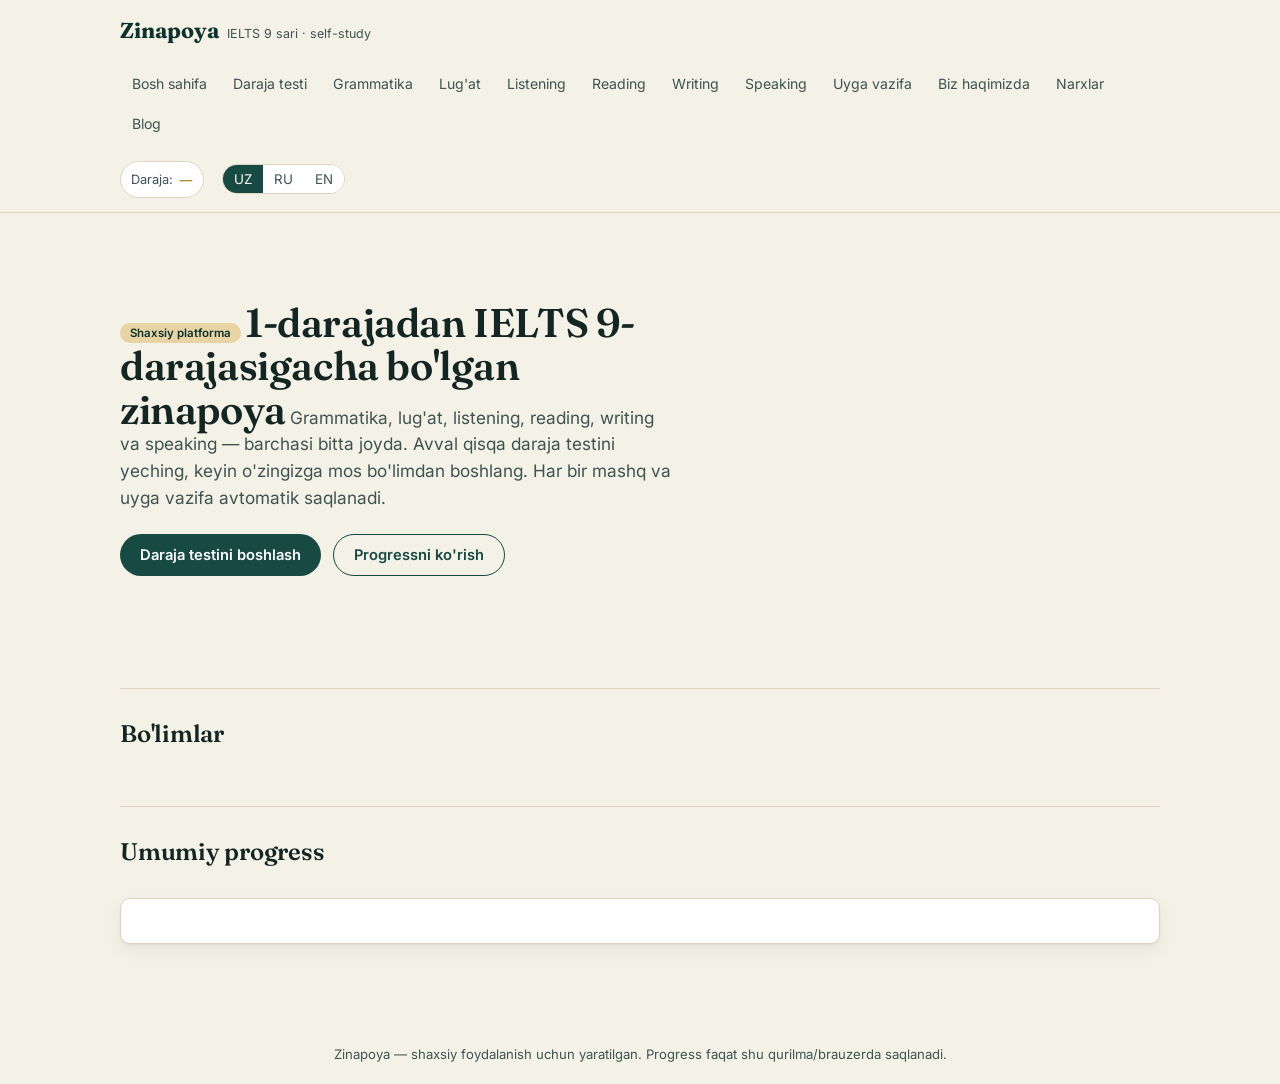
==== index.html @ 4cec4c59 "Update print statement from 'Hello' to 'Goodbye'" ====
<!DOCTYPE html>
<html lang="uz">
<head>
<meta charset="UTF-8">
<meta name="viewport" content="width=device-width, initial-scale=1, viewport-fit=cover">
<title>Zinapoya — IELTS 9 sari</title>
<meta name="description" content="Ingliz tilini mustaqil o'rganish uchun shaxsiy platforma: daraja testi, grammatika, lug'at, listening, reading, writing, speaking va uyga vazifalar.">
<link rel="preconnect" href="https://fonts.googleapis.com">
<link rel="preconnect" href="https://fonts.gstatic.com" crossorigin>
<link href="https://fonts.googleapis.com/css2?family=Fraunces:ital,opsz,wght@0,9..144,400;0,9..144,500;0,9..144,600;0,9..144,700;1,9..144,500&family=Inter:wght@400;500;600;700&display=swap" rel="stylesheet">
<style>
:root{
  box-sizing:border-box;
  --bg:#F4F1E6;
  --bg-2:#FFFFFF;
  --ink:#132623;
  --ink-soft:#3E5450;
  --teal:#164A43;
  --teal-deep:#0E332E;
  --gold:#AD7C1E;
  --gold-soft:#E7D3A4;
  --line:#DCD5C0;
  --danger:#9C3B2E;
  --ok:#2E6B4F;
  --radius-s:4px;
  --radius-m:10px;
  --shadow: 0 1px 2px rgba(19,38,35,0.06), 0 6px 18px rgba(19,38,35,0.06);
  padding-top:env(safe-area-inset-top,0px);
  padding-bottom:env(safe-area-inset-bottom,0px);
}
:root:not([data-theme="light"]){
  @media (prefers-color-scheme: dark){
    --bg:#101A18;
    --bg-2:#16221F;
    --ink:#EDEAE0;
    --ink-soft:#B7C4C0;
    --teal:#5FA898;
    --teal-deep:#8FC7B8;
    --gold:#E0B968;
    --gold-soft:#4A3E24;
    --line:#2A3835;
  }
}
:root[data-theme="dark"]{
  --bg:#101A18;
  --bg-2:#16221F;
  --ink:#EDEAE0;
  --ink-soft:#B7C4C0;
  --teal:#5FA898;
  --teal-deep:#8FC7B8;
  --gold:#E0B968;
  --gold-soft:#4A3E24;
  --line:#2A3835;
}
*{box-sizing:border-box;}
html{scroll-padding-top:env(safe-area-inset-top,0px);}
body{
  margin:0;
  background:var(--bg);
  color:var(--ink);
  font-family:'Inter',-apple-system,BlinkMacSystemFont,sans-serif;
  font-size:16px;
  line-height:1.55;
  -webkit-font-smoothing:antialiased;
}
h1,h2,h3,.serif{font-family:'Fraunces',Georgia,serif;}
h1,h2,h3{color:var(--ink);margin:0 0 .4em;font-weight:600;letter-spacing:-0.01em;}
a{color:var(--teal);}
button{font-family:inherit;}
::selection{background:var(--gold-soft);}

/* ---------- Header ---------- */
header.top{
  position:sticky; top:0; z-index:40;
  background:var(--bg);
  border-bottom:1px solid var(--line);
  padding-top:env(safe-area-inset-top,0px);
}
.top-inner{
  max-width:1080px; margin:0 auto; padding:14px 20px;
  display:flex; align-items:center; gap:18px; flex-wrap:wrap;
}
.brand{display:flex; align-items:baseline; gap:8px; margin-right:auto;}
.brand .mark{font-family:'Fraunces',serif; font-weight:700; font-size:1.35rem; color:var(--teal-deep);}
.brand .sub{font-size:.78rem; color:var(--ink-soft);}
nav.tabs{display:flex; gap:2px; flex-wrap:wrap; margin-right:auto;}
nav.tabs button{
  background:none; border:none; padding:8px 12px; border-radius:var(--radius-s);
  color:var(--ink-soft); font-size:.88rem; cursor:pointer; white-space:nowrap;
  border-bottom:2px solid transparent;
}
nav.tabs button:hover{color:var(--ink);}
nav.tabs button.active{color:var(--teal-deep); border-bottom-color:var(--gold); font-weight:600;}
.langtoggle{
  display:flex; border:1px solid var(--line); border-radius:999px; overflow:hidden; font-size:.78rem;
}
.langtoggle button{
  background:var(--bg-2); border:none; padding:6px 11px; cursor:pointer; color:var(--ink-soft);
}
.langtoggle button.active{background:var(--teal); color:#fff;}
.bandbadge{
  display:flex; align-items:center; gap:6px; font-size:.8rem; color:var(--ink-soft);
  border:1px solid var(--line); padding:5px 10px; border-radius:999px; background:var(--bg-2);
}
.bandbadge b{color:var(--gold); font-family:'Fraunces',serif; font-size:1rem;}

/* ---------- Layout ---------- */
main{max-width:1080px; margin:0 auto; padding:32px 20px 80px;}
.view{display:none;}
.view.active{display:block; animation:fadeIn .35s ease;}
@keyframes fadeIn{from{opacity:0; transform:translateY(6px);} to{opacity:1; transform:none;}}
@media (prefers-reduced-motion: reduce){.view.active{animation:none;}}

.card{
  background:var(--bg-2); border:1px solid var(--line); border-radius:var(--radius-m);
  padding:22px; box-shadow:var(--shadow);
}
.grid{display:grid; gap:18px;}
.grid.cols-2{grid-template-columns:1fr 1fr;}
.grid.cols-3{grid-template-columns:repeat(3,1fr);}
@media (max-width:720px){.grid.cols-2,.grid.cols-3{grid-template-columns:1fr;}}

.btn{
  display:inline-flex; align-items:center; gap:8px; background:var(--teal); color:#fff;
  border:none; padding:11px 20px; border-radius:999px; font-size:.92rem; font-weight:600;
  cursor:pointer; transition:transform .15s ease, background .15s ease;
}
.btn:hover{background:var(--teal-deep);}
.btn:active{transform:scale(.98);}
.btn.ghost{background:transparent; color:var(--teal); border:1px solid var(--teal);}
.btn.ghost:hover{background:var(--teal); color:#fff;}
.btn:disabled{opacity:.45; cursor:not-allowed;}
.btn:focus-visible, button:focus-visible, input:focus-visible, textarea:focus-visible, a:focus-visible{
  outline:2px solid var(--gold); outline-offset:2px;
}

/* ---------- Hero / ladder ---------- */
.hero{display:grid; grid-template-columns:1.1fr .9fr; gap:36px; align-items:center; padding:10px 0 40px;}
@media (max-width:820px){.hero{grid-template-columns:1fr;}}
.hero h1{font-size:2.5rem; line-height:1.08;}
.hero p.lead{color:var(--ink-soft); font-size:1.08rem; max-width:46ch;}
.ladder{width:100%; height:auto;}
.ladder .step{fill:var(--bg-2); stroke:var(--line);}
.ladder .step.done{fill:var(--gold-soft); stroke:var(--gold);}
.ladder text{font-family:'Fraunces',serif; fill:var(--ink-soft); font-size:13px;}
.ladder text.num{fill:var(--gold); font-weight:700;}

.section-title{display:flex; align-items:baseline; justify-content:space-between; margin-bottom:18px; gap:12px; flex-wrap:wrap;}
.section-title p{color:var(--ink-soft); margin:2px 0 0; font-size:.95rem;}

/* ---------- Progress bars ---------- */
.pbar-row{display:flex; align-items:center; gap:12px; margin:10px 0;}
.pbar-row .label{width:130px; font-size:.86rem; color:var(--ink-soft); flex-shrink:0;}
.pbar-track{flex:1; height:8px; background:var(--line); border-radius:99px; overflow:hidden;}
.pbar-fill{height:100%; background:linear-gradient(90deg,var(--teal),var(--gold)); border-radius:99px; transition:width .4s ease;}
.pbar-pct{width:38px; text-align:right; font-size:.82rem; color:var(--ink-soft);}

/* ---------- Quiz / test ---------- */
.qcard{border-top:1px solid var(--line); padding:18px 0;}
.qcard:first-child{border-top:none;}
.qcard .qtext{font-weight:600; margin-bottom:10px;}
.opts{display:grid; gap:8px;}
.opt{
  border:1px solid var(--line); border-radius:var(--radius-s); padding:10px 14px; cursor:pointer;
  background:var(--bg-2); font-size:.94rem; text-align:left;
}
.opt:hover{border-color:var(--teal);}
.opt.selected{border-color:var(--teal); background:var(--gold-soft);}
.opt.correct{border-color:var(--ok); background:#E4F3EA;}
.opt.wrong{border-color:var(--danger); background:#F7E4E0;}
.progress-line{font-size:.82rem; color:var(--ink-soft); margin-bottom:6px;}

/* ---------- Vocab flip cards ---------- */
.flip{perspective:1000px; height:150px; cursor:pointer;}
.flip-inner{position:relative; width:100%; height:100%; transition:transform .5s; transform-style:preserve-3d;}
.flip.flipped .flip-inner{transform:rotateY(180deg);}
.flip-face{
  position:absolute; inset:0; backface-visibility:hidden; border-radius:var(--radius-m);
  display:flex; flex-direction:column; align-items:center; justify-content:center; text-align:center; padding:12px;
  border:1px solid var(--line);
}
.flip-front{background:var(--bg-2);}
.flip-front .w{font-family:'Fraunces',serif; font-size:1.25rem;}
.flip-front .pos{font-size:.75rem; color:var(--ink-soft); margin-top:4px;}
.flip-back{background:var(--teal); color:#fff; transform:rotateY(180deg);}
.flip-back .tr{font-weight:600;}
.flip-back .ex{font-size:.78rem; opacity:.85; margin-top:6px; font-style:italic;}

/* ---------- Reading ---------- */
.passage{
  border-left:3px solid var(--gold); padding:4px 18px; margin-bottom:18px; color:var(--ink-soft);
  max-width:70ch; font-size:.98rem;
}
.passage p{margin:0 0 12px;}

/* ---------- Speaking ---------- */
.timer{
  font-family:'Fraunces',serif; font-size:2.6rem; color:var(--teal-deep); text-align:center; margin:8px 0;
}
.cue{border:1px solid var(--line); border-radius:var(--radius-m); padding:16px; background:var(--bg-2);}
.cue h4{margin:0 0 6px; font-family:'Fraunces',serif; font-size:1.05rem;}
.cue ul{margin:6px 0 0; padding-left:18px; color:var(--ink-soft); font-size:.9rem;}

/* ---------- Writing ---------- */
textarea{
  width:100%; min-height:220px; border:1px solid var(--line); border-radius:var(--radius-s);
  padding:14px; font-family:inherit; font-size:.95rem; resize:vertical; background:var(--bg-2); color:var(--ink);
}
.wordcount{font-size:.8rem; color:var(--ink-soft); text-align:right; margin-top:6px;}

/* ---------- Homework checklist ---------- */
.hw-item{display:flex; align-items:flex-start; gap:12px; padding:12px 0; border-top:1px solid var(--line);}
.hw-item:first-child{border-top:none;}
.hw-item input[type=checkbox]{margin-top:3px; width:18px; height:18px; accent-color:var(--teal); flex-shrink:0;}
.hw-item.done label{text-decoration:line-through; color:var(--ink-soft);}

/* ---------- Misc ---------- */
.pill{display:inline-block; font-size:.72rem; padding:3px 10px; border-radius:999px; background:var(--gold-soft); color:var(--teal-deep); font-weight:600;}
.muted{color:var(--ink-soft);}
.divider{height:1px; background:var(--line); margin:26px 0;}
.result-box{border:1px solid var(--gold); background:var(--gold-soft); border-radius:var(--radius-m); padding:20px; margin-top:16px;}
.result-box .bignum{font-family:'Fraunces',serif; font-size:2.4rem; color:var(--teal-deep);}
.tag-uz, .tag-en, .tag-ru{display:none;}
[data-lang="uz"] .tag-uz{display:inline;}
[data-lang="en"] .tag-en{display:inline;}
[data-lang="ru"] .tag-ru{display:inline;}
footer{max-width:1080px; margin:0 auto; padding:20px; color:var(--ink-soft); font-size:.82rem; text-align:center;}
.overflow-x{overflow-x:auto;}
</style>
</head>
<body data-lang="uz">

<header class="top">
  <div class="top-inner">
    <div class="brand">
      <span class="mark">Zinapoya</span>
      <span class="sub">IELTS 9 sari · self-study</span>
    </div>
    <nav class="tabs" id="tabs">
      <button data-view="home"><span class="tag-uz">Bosh sahifa</span><span class="tag-en">Home</span><span class="tag-ru">Главная</span></button>
      <button data-view="test"><span class="tag-uz">Daraja testi</span><span class="tag-en">Level test</span><span class="tag-ru">Тест уровня</span></button>
      <button data-view="grammar"><span class="tag-uz">Grammatika</span><span class="tag-en">Grammar</span><span class="tag-ru">Грамматика</span></button>
      <button data-view="vocab"><span class="tag-uz">Lug'at</span><span class="tag-en">Vocabulary</span><span class="tag-ru">Словарь</span></button>
      <button data-view="listening"><span class="tag-uz">Listening</span><span class="tag-en">Listening</span><span class="tag-ru">Аудирование</span></button>
      <button data-view="reading"><span class="tag-uz">Reading</span><span class="tag-en">Reading</span><span class="tag-ru">Чтение</span></button>
      <button data-view="writing"><span class="tag-uz">Writing</span><span class="tag-en">Writing</span><span class="tag-ru">Письмо</span></button>
      <button data-view="speaking"><span class="tag-uz">Speaking</span><span class="tag-en">Speaking</span><span class="tag-ru">Говорение</span></button>
      <button data-view="homework"><span class="tag-uz">Uyga vazifa</span><span class="tag-en">Homework</span><span class="tag-ru">Домашнее задание</span></button>
      <a href="about.html" style="padding:8px 12px; color:var(--ink-soft); text-decoration:none; font-size:.88rem;"><span class="tag-uz">Biz haqimizda</span><span class="tag-en">About</span><span class="tag-ru">О нас</span></a>
      <a href="pricing.html" style="padding:8px 12px; color:var(--ink-soft); text-decoration:none; font-size:.88rem;"><span class="tag-uz">Narxlar</span><span class="tag-en">Pricing</span><span class="tag-ru">Тарифы</span></a>
      <a href="blog.html" style="padding:8px 12px; color:var(--ink-soft); text-decoration:none; font-size:.88rem;"><span class="tag-uz">Blog</span><span class="tag-en">Blog</span><span class="tag-ru">Блог</span></a>
    </nav>
    <div class="bandbadge"><span class="tag-uz">Daraja:</span><span class="tag-en">Level:</span><span class="tag-ru">Уровень:</span> <b id="bandBadgeVal">—</b></div>
    <div class="langtoggle">
      <button id="btnUz" class="active">UZ</button>
      <button id="btnRu">RU</button>
      <button id="btnEn">EN</button>
    </div>
  </div>
</header>

<main>

  <!-- ===================== HOME ===================== -->
  <section class="view active" id="view-home">
    <div class="hero">
      <div>
        <p class="pill tag-uz">Shaxsiy platforma</p>
        <p class="pill tag-en">Personal platform</p>
        <p class="pill tag-ru">Личная платформа</p>
        <h1 class="tag-uz">1-darajadan IELTS 9-darajasigacha bo'lgan zinapoya</h1>
        <h1 class="tag-en">The ladder from level 1 to IELTS band 9</h1>
        <h1 class="tag-ru">Лестница от уровня 1 до IELTS 9</h1>
        <p class="lead tag-uz">Grammatika, lug'at, listening, reading, writing va speaking — barchasi bitta joyda. Avval qisqa daraja testini yeching, keyin o'zingizga mos bo'limdan boshlang. Har bir mashq va uyga vazifa avtomatik saqlanadi.</p>
        <p class="lead tag-en">Grammar, vocabulary, listening, reading, writing and speaking — all in one place. Take the short level test first, then start from the section that fits you. Every exercise and homework item is saved automatically.</p>
        <p class="lead tag-ru">Грамматика, словарь, аудирование, чтение, письмо и говорение — всё в одном месте. Сначала пройдите короткий тест уровня, затем начните с подходящего раздела. Каждое упражнение и домашнее задание сохраняются автоматически.</p>
        <div style="display:flex; gap:12px; margin-top:22px; flex-wrap:wrap;">
          <button class="btn" onclick="goto('test')"><span class="tag-uz">Daraja testini boshlash</span><span class="tag-en">Start the level test</span><span class="tag-ru">Начать тест уровня</span></button>
          <button class="btn ghost" onclick="goto('progress')"><span class="tag-uz">Progressni ko'rish</span><span class="tag-en">View progress</span><span class="tag-ru">Посмотреть прогресс</span></button>
        </div>
      </div>
      <svg class="ladder" viewBox="0 0 320 260" xmlns="http://www.w3.org/2000/svg" id="ladderSvg">
        <!-- steps drawn by JS -->
      </svg>
    </div>

    <div class="divider"></div>

    <div class="section-title">
      <h2 class="tag-uz">Bo'limlar</h2>
      <h2 class="tag-en">Sections</h2>
      <h2 class="tag-ru">Разделы</h2>
    </div>
    <div class="grid cols-3" id="homeCards"></div>

    <div class="divider"></div>
    <div class="section-title">
      <h2 class="tag-uz">Umumiy progress</h2>
      <h2 class="tag-en">Overall progress</h2>
      <h2 class="tag-ru">Общий прогресс</h2>
    </div>
    <div class="card" id="progressCard"></div>
  </section>

  <!-- ===================== LEVEL TEST ===================== -->
  <section class="view" id="view-test">
    <div class="section-title">
      <div>
        <h2 class="tag-uz">Daraja testi</h2>
        <h2 class="tag-en">Level test</h2>
        <h2 class="tag-ru">Тест уровня</h2>
        <p class="tag-uz">20 ta savol — grammatika va lug'at. Natija taxminiy CEFR/IELTS darajangizni ko'rsatadi.</p>
        <p class="tag-en">20 questions — grammar and vocabulary. The result gives an approximate CEFR/IELTS level.</p>
        <p class="tag-ru">20 вопросов — грамматика и словарь. Результат покажет примерный уровень CEFR/IELTS.</p>
      </div>
    </div>
    <div class="card">
      <div id="testArea"></div>
    </div>
  </section>

  <!-- ===================== GRAMMAR ===================== -->
  <section class="view" id="view-grammar">
    <div class="section-title">
      <div><h2 class="tag-uz">Grammatika</h2><h2 class="tag-en">Grammar</h2><h2 class="tag-ru">Грамматика</h2></div>
    </div>
    <div class="grid cols-2" id="grammarList"></div>
    <div class="card" id="grammarDetail" style="margin-top:18px; display:none;"></div>
  </section>

  <!-- ===================== VOCAB ===================== -->
  <section class="view" id="view-vocab">
    <div class="section-title">
      <div><h2 class="tag-uz">Lug'at</h2><h2 class="tag-en">Vocabulary</h2><h2 class="tag-ru">Словарь</h2>
      <p class="tag-uz">Kartani bosing — tarjima va misol chiqadi. IELTS mavzulari bo'yicha.</p>
      <p class="tag-en">Tap a card to flip it and see the translation and an example.</p>
      <p class="tag-ru">Нажмите на карточку, чтобы увидеть перевод и пример. По темам IELTS.</p></div>
    </div>
    <div id="vocabTopics"></div>
  </section>

  <!-- ===================== LISTENING ===================== -->
  <section class="view" id="view-listening">
    <div class="section-title">
      <div><h2 class="tag-uz">Listening</h2><h2 class="tag-en">Listening</h2><h2 class="tag-ru">Аудирование</h2>
      <p class="tag-uz">Brauzeringizning ovozli o'qish funksiyasi orqali matn ingliz tilida o'qib eshittiriladi. "Tinglash" tugmasini bosing, keyin savollarga javob bering.</p>
      <p class="tag-en">The text is read aloud in English using your browser's speech feature. Press "Listen", then answer the questions.</p>
      <p class="tag-ru">Текст озвучивается на английском языке с помощью функции синтеза речи вашего браузера. Нажмите «Слушать», затем ответьте на вопросы.</p></div>
    </div>
    <div id="listeningList"></div>
  </section>

  <!-- ===================== READING ===================== -->
  <section class="view" id="view-reading">
    <div class="section-title">
      <div><h2 class="tag-uz">Reading</h2><h2 class="tag-en">Reading</h2><h2 class="tag-ru">Чтение</h2></div>
    </div>
    <div id="readingList"></div>
  </section>

  <!-- ===================== WRITING ===================== -->
  <section class="view" id="view-writing">
    <div class="section-title">
      <div><h2 class="tag-uz">Writing</h2><h2 class="tag-en">Writing</h2><h2 class="tag-ru">Письмо</h2></div>
    </div>
    <div id="writingList"></div>
  </section>

  <!-- ===================== SPEAKING ===================== -->
  <section class="view" id="view-speaking">
    <div class="section-title">
      <div><h2 class="tag-uz">Speaking</h2><h2 class="tag-en">Speaking</h2><h2 class="tag-ru">Говорение</h2>
      <p class="tag-uz">Har bir promptni ovoz chiqarib javob bering. Taymer IELTS Speaking Part 2 formatiga mos (1 daqiqa tayyorgarlik, 2 daqiqa gapirish).</p>
      <p class="tag-en">Answer each prompt out loud. The timer matches IELTS Speaking Part 2 (1 min prep, 2 min speaking).</p>
      <p class="tag-ru">Отвечайте на каждый вопрос вслух. Таймер соответствует формату IELTS Speaking Part 2 (1 минута подготовки, 2 минуты ответа).</p></div>
    </div>
    <div id="speakingList"></div>
  </section>

  <!-- ===================== HOMEWORK ===================== -->
  <section class="view" id="view-homework">
    <div class="section-title">
      <div><h2 class="tag-uz">Uyga vazifa</h2><h2 class="tag-en">Homework</h2><h2 class="tag-ru">Домашнее задание</h2></div>
    </div>
    <div class="grid cols-2">
      <div class="card">
        <h3 class="tag-uz">Haftalik ro'yxat</h3>
        <h3 class="tag-en">Weekly checklist</h3>
        <h3 class="tag-ru">Еженедельный список</h3>
        <div id="hwChecklist"></div>
      </div>
      <div class="card">
        <h3 class="tag-uz">Aralash test (10 savol)</h3>
        <h3 class="tag-en">Mixed practice test (10 questions)</h3>
        <h3 class="tag-ru">Смешанный тест (10 вопросов)</h3>
        <div id="hwTest"></div>
      </div>
    </div>
  </section>

  <!-- ===================== PROGRESS (linked from home) ===================== -->
  <section class="view" id="view-progress">
    <div class="section-title"><div><h2 class="tag-uz">Progress</h2><h2 class="tag-en">Progress</h2><h2 class="tag-ru">Прогресс</h2></div></div>
    <div class="card" id="progressCard2"></div>
    <div class="card" style="margin-top:16px;">
      <h3 class="tag-uz">Ma'lumotlarni tozalash</h3>
      <h3 class="tag-en">Reset data</h3>
      <h3 class="tag-ru">Сбросить данные</h3>
      <p class="muted tag-uz">Barcha progress shu brauzerda saqlanadi. Agar boshidan boshlamoqchi bo'lsangiz:</p>
      <p class="muted tag-en">All progress is stored in this browser. To start over:</p>
      <p class="muted tag-ru">Весь прогресс сохраняется в этом браузере. Чтобы начать заново:</p>
      <button class="btn ghost" onclick="resetAll()"><span class="tag-uz">Hammasini tozalash</span><span class="tag-en">Reset everything</span><span class="tag-ru">Сбросить всё</span></button>
    </div>
  </section>

</main>

<footer>
  <span class="tag-uz">Zinapoya — shaxsiy foydalanish uchun yaratilgan. Progress faqat shu qurilma/brauzerda saqlanadi.</span>
  <span class="tag-en">Zinapoya — built for personal use. Progress is saved only on this device/browser.</span>
  <span class="tag-ru">Zinapoya — создано для личного использования. Прогресс сохраняется только на этом устройстве/в этом браузере.</span>
</footer>

<script>
/* ============================================================
   STATE
   ============================================================ */
const STORE_KEY = 'zinapoya_state_v1';
function loadState(){
  try{
    const raw = localStorage.getItem(STORE_KEY);
    if(raw) return JSON.parse(raw);
  }catch(e){}
  return { lang:'uz', band:null, grammar:{}, vocab:{}, listening:{}, reading:{}, writing:{}, speaking:{}, hwChecklist:{}, hwTestBest:null };
}
function saveState(){ try{ localStorage.setItem(STORE_KEY, JSON.stringify(state)); }catch(e){} }
let state = loadState();

// 3-way language picker for text generated in JS
function L3(uz, ru, en){ return state.lang==='ru' ? ru : (state.lang==='en' ? en : uz); }

/* ============================================================
   NAV
   ============================================================ */
function goto(view){
  document.querySelectorAll('.view').forEach(v=>v.classList.remove('active'));
  const el = document.getElementById('view-'+view);
  if(el) el.classList.add('active');
  document.querySelectorAll('nav.tabs button').forEach(b=>b.classList.toggle('active', b.dataset.view===view));
  window.scrollTo({top:0, behavior:'instant' in window ? 'instant':'auto'});
}
document.getElementById('tabs').addEventListener('click', e=>{
  const btn = e.target.closest('button[data-view]');
  if(btn) goto(btn.dataset.view);
});

function setLang(l){
  state.lang = l; saveState();
  document.body.setAttribute('data-lang', l);
  document.getElementById('btnUz').classList.toggle('active', l==='uz');
  document.getElementById('btnRu').classList.toggle('active', l==='ru');
  document.getElementById('btnEn').classList.toggle('active', l==='en');
}
document.getElementById('btnUz').onclick=()=>setLang('uz');
document.getElementById('btnRu').onclick=()=>setLang('ru');
document.getElementById('btnEn').onclick=()=>setLang('en');

function resetAll(){
  const msg = L3("Barcha progress o'chiriladi. Davom etasizmi?", "Весь прогресс будет удалён. Продолжить?", "This will erase all progress. Continue?");
  if(confirm(msg)){
    localStorage.removeItem(STORE_KEY);
    state = loadState();
    location.reload();
  }
}

/* ============================================================
   LADDER SVG (band 1-9)
   ============================================================ */
function drawLadder(){
  const svg = document.getElementById('ladderSvg');
  const band = state.band || 0;
  let out = '';
  const n = 9;
  const w = 320, stepH = 24, stepGap = 4, maxW = 260;
  for(let i=1;i<=n;i++){
    const y = 260 - i*(stepH+stepGap);
    const sw = 90 + (i/n)*maxW;
    const done = i<=band;
    out += `<rect class="step ${done?'done':''}" x="${(w-sw)/2}" y="${y}" width="${sw}" height="${stepH}" rx="4"></rect>`;
    out += `<text class="num" x="${(w-sw)/2 + 14}" y="${y+16}">${i}</text>`;
  }
  out += `<text x="160" y="24" text-anchor="middle" style="font-size:12px;">${L3('IELTS bandlar','Уровни IELTS','IELTS bands')}</text>`;
  svg.innerHTML = out;
}

/* ============================================================
   LEVEL TEST DATA (20 questions, progressive difficulty)
   ============================================================ */
const testQuestions = [
 {q:"She ___ to the market every morning.",opts:["go","goes","going","gone"],a:1,band:2},
 {q:"They ___ watching TV right now.",opts:["is","am","are","be"],a:2,band:2},
 {q:"I have ___ finished my homework.",opts:["already","yet","still","ever"],a:0,band:3},
 {q:"If it rains, we ___ stay home.",opts:["will","would","are","did"],a:0,band:3},
 {q:"By next year, she ___ here for a decade.",opts:["will work","will have worked","works","worked"],a:1,band:6},
 {q:"He suggested ___ the meeting.",opts:["to postpone","postponing","postpone","postponed"],a:1,band:5},
 {q:"The report, ___ was written last week, is on your desk.",opts:["who","which","what","whom"],a:1,band:5},
 {q:"Choose the correct word: The company's profits ___ significantly last quarter.",opts:["rose","raised","risen","rise"],a:0,band:5},
 {q:"'Ubiquitous' means:",opts:["rare","present everywhere","expensive","hidden"],a:1,band:7},
 {q:"Had I known earlier, I ___ differently.",opts:["would act","would have acted","will act","act"],a:1,band:7},
 {q:"Choose the best synonym for 'meticulous':",opts:["careless","careful and precise","fast","lazy"],a:1,band:6},
 {q:"The proposal was met with ___ scepticism from the board.",opts:["considerable","considering","considerably to","consider"],a:0,band:6},
 {q:"'Not only ___ the exam, but she also won a scholarship.'",opts:["she passed","did she pass","she did pass","passed she"],a:1,band:8},
 {q:"Choose the most natural phrase for academic writing:",opts:["a lot of researchers say","numerous researchers argue","loads of researchers think","tons of researchers claim"],a:1,band:7},
 {q:"'Notwithstanding the delays, the project ___ completed on time.'",opts:["was","is","were","being"],a:0,band:8},
 {q:"Which sentence uses a cleft structure correctly?",opts:["It was John who called.","It called John who was.","John was it who called.","Was it John called."],a:0,band:8},
 {q:"'The findings ___ corroborate previous research.'",opts:["largely","large","largest","enlarge"],a:0,band:7},
 {q:"Choose the option closest in meaning to 'a dwindling population':",opts:["a growing population","a shrinking population","a stable population","an aging population"],a:1,band:7},
 {q:"'Rarely ___ such a compelling argument.'",opts:["I have heard","have I heard","I heard","did I heard"],a:1,band:9},
 {q:"Which register fits a formal IELTS essay conclusion?",opts:["To sum up, this is a huge deal.","In conclusion, the evidence suggests that policy intervention is warranted.","So yeah, basically governments should do something.","Anyway, that's it."],a:1,band:9}
];
let testIdx = 0, testAnswers = [];
function renderTest(){
  const area = document.getElementById('testArea');
  if(testIdx >= testQuestions.length){
    let maxBandReached = 1;
    let correctCount = 0;
    testAnswers.forEach((ans,i)=>{
      if(ans === testQuestions[i].a){ correctCount++; if(testQuestions[i].band > maxBandReached) maxBandReached = testQuestions[i].band; }
    });
    let scoreBand = Math.max(1, Math.round((correctCount/testQuestions.length)*9));
    let finalBand = Math.round((scoreBand + Math.min(maxBandReached,9))/2);
    finalBand = Math.min(9, Math.max(1, finalBand));
    state.band = finalBand; saveState();
    document.getElementById('bandBadgeVal').textContent = finalBand;
    drawLadder();
    area.innerHTML = `
      <div class="result-box">
        <div class="tag-uz">Taxminiy darajangiz:</div>
        <div class="tag-en">Your approximate level:</div>
        <div class="tag-ru">Ваш примерный уровень:</div>
        <div class="bignum">Band ${finalBand}</div>
        <p class="muted tag-uz">${correctCount}/${testQuestions.length} to'g'ri javob. Bu — mashg'ulotlarni qaysi darajadan boshlash kerakligini ko'rsatuvchi taxminiy natija, rasmiy IELTS bahosi emas.</p>
        <p class="muted tag-en">${correctCount}/${testQuestions.length} correct. This is an approximate guide for where to start, not an official IELTS score.</p>
        <p class="muted tag-ru">${correctCount}/${testQuestions.length} правильных ответов. Это приблизительный ориентир, с какого уровня начинать, а не официальный балл IELTS.</p>
        <div style="display:flex; gap:10px; margin-top:14px; flex-wrap:wrap;">
          <button class="btn" onclick="goto('grammar')"><span class="tag-uz">Grammatikani boshlash</span><span class="tag-en">Start Grammar</span><span class="tag-ru">Начать грамматику</span></button>
          <button class="btn ghost" onclick="testIdx=0; testAnswers=[]; renderTest();"><span class="tag-uz">Qayta topshirish</span><span class="tag-en">Retake test</span><span class="tag-ru">Пройти заново</span></button>
        </div>
      </div>`;
    renderHome();
    return;
  }
  const qq = testQuestions[testIdx];
  area.innerHTML = `
    <div class="progress-line">${L3('Savol','Вопрос','Question')} ${testIdx+1} / ${testQuestions.length}</div>
    <div class="qcard">
      <div class="qtext">${qq.q}</div>
      <div class="opts">${qq.opts.map((o,i)=>`<button class="opt" data-i="${i}">${o}</button>`).join('')}</div>
    </div>`;
  area.querySelectorAll('.opt').forEach(btn=>{
    btn.onclick = ()=>{
      testAnswers.push(parseInt(btn.dataset.i));
      testIdx++;
      renderTest();
    };
  });
}
renderTest();

/* ============================================================
   GRAMMAR
   ============================================================ */
const grammarUnits = [
 {id:'g1', level:'A2', title_uz:"Present Simple vs Present Continuous", title_en:"Present Simple vs Present Continuous", title_ru:"Present Simple и Present Continuous",
  expl_uz:"Present Simple — odatiy, doimiy harakatlar uchun (I work every day). Present Continuous — hozir sodir bo'layotgan harakat uchun (I am working now).",
  expl_ru:"Present Simple используется для привычных, регулярных действий (I work every day). Present Continuous — для действия, происходящего прямо сейчас (I am working now).",
  q:[
   {q:"Look! It ___ (rain).",opts:["rains","is raining","rain","rained"],a:1},
   {q:"Water ___ at 100°C.",opts:["is boiling","boils","boil","boiled"],a:1},
   {q:"She usually ___ coffee in the morning, but today she ___ tea.",opts:["drinks / is drinking","is drinking / drinks","drink / drinks","drinks / drink"],a:0}
  ]},
 {id:'g2', level:'B1', title_uz:"Present Perfect", title_en:"Present Perfect", title_ru:"Present Perfect",
  expl_uz:"O'tmishda boshlanib, hozirgi vaqtga bog'liq yoki natijasi muhim bo'lgan harakatlar uchun: have/has + V3. Masalan: I have visited London twice.",
  expl_ru:"Используется для действий, начавшихся в прошлом и связанных с настоящим или важных своим результатом: have/has + V3. Например: I have visited London twice.",
  q:[
   {q:"I ___ never ___ sushi before.",opts:["have / eaten","has / eat","did / eat","have / eat"],a:0},
   {q:"___ you ever ___ to Japan?",opts:["Did / go","Have / been","Have / gone","Has / been"],a:1},
   {q:"She ___ just ___ her homework.",opts:["has / finished","have / finish","is / finishing","did / finished"],a:0}
  ]},
 {id:'g3', level:'B2', title_uz:"Conditionals (0-3)", title_en:"Conditionals (0-3)", title_ru:"Условные предложения (0-3)",
  expl_uz:"0-shart — umumiy haqiqat, 1-shart — real kelajak, 2-shart — noreal hozirgi/kelajak, 3-shart — noreal o'tmish (afsus).",
  expl_ru:"0 тип — общая истина, 1 тип — реальное будущее, 2 тип — нереальное настоящее/будущее, 3 тип — нереальное прошлое (сожаление).",
  q:[
   {q:"If I ___ rich, I would travel the world.",opts:["am","was","were","will be"],a:2},
   {q:"If you heat ice, it ___.",opts:["melts","will melt","melted","would melt"],a:0},
   {q:"If she had studied harder, she ___ the exam.",opts:["would pass","would have passed","will pass","passed"],a:1}
  ]},
 {id:'g4', level:'B2', title_uz:"Passive Voice", title_en:"Passive Voice", title_ru:"Страдательный залог",
  expl_uz:"Harakatni bajaruvchi emas, harakatning o'zi yoki natijasi muhim bo'lganda ishlatiladi: be + V3. Masalan: The report was written by the team.",
  expl_ru:"Используется, когда важно само действие или его результат, а не исполнитель: be + V3. Например: The report was written by the team.",
  q:[
   {q:"The bridge ___ in 1990.",opts:["built","was built","builds","building"],a:1},
   {q:"English ___ all over the world.",opts:["is spoken","speaks","spoke","is speaking"],a:0},
   {q:"The email ___ by tomorrow.",opts:["will send","will be sent","sends","sent"],a:1}
  ]},
 {id:'g5', level:'C1', title_uz:"Relative Clauses", title_en:"Relative Clauses", title_ru:"Относительные придаточные",
  expl_uz:"Qo'shimcha ma'lumot berish uchun who/which/whose/where ishlatiladi. Defining va non-defining clause farqiga e'tibor bering (vergul bilan/vergulsiz).",
  expl_ru:"Для дополнительной информации используются who/which/whose/where. Обратите внимание на разницу между defining и non-defining clause (без запятой/с запятой).",
  q:[
   {q:"The man ___ car was stolen called the police.",opts:["who","which","whose","whom"],a:2},
   {q:"This is the city ___ I was born.",opts:["which","where","who","whose"],a:1},
   {q:"My brother, ___ lives in London, is visiting us.",opts:["that","who","which","whose"],a:1}
  ]},
 {id:'g6', level:'C1-C2', title_uz:"Inversion va Advanced Structures (IELTS Writing uchun)", title_en:"Inversion and Advanced Structures (for IELTS Writing)", title_ru:"Инверсия и продвинутые конструкции (для IELTS Writing)",
  expl_uz:"Yuqori bal olish uchun jumlani inversiya bilan boshlash mumkin: Not only..., Rarely..., Had I known... Bu formal, akademik uslub uchun juda foydali.",
  expl_ru:"Для высокого балла предложение можно начинать с инверсии: Not only..., Rarely..., Had I known... Это полезно для формального, академического стиля.",
  q:[
   {q:"___ did I realise how difficult it would be.",opts:["Never before","I never before","Before never","Never did before"],a:0},
   {q:"___ he apologise, but he also offered compensation.",opts:["Not only did","Not only","Did not only","Only not did"],a:0},
   {q:"___ the weather improved, would the match continue.",opts:["Only if","If only","Unless","Only when"],a:0}
  ]}
];
function renderGrammarList(){
  const wrap = document.getElementById('grammarList');
  wrap.innerHTML = grammarUnits.map(u=>{
    const done = state.grammar[u.id]?.done;
    return `<div class="card" style="cursor:pointer;" onclick="openGrammar('${u.id}')">
      <span class="pill">${u.level}</span> ${done?'<span class="pill" style="background:#E4F3EA;color:#2E6B4F;">✓</span>':''}
      <h3 class="tag-uz" style="margin-top:10px;">${u.title_uz}</h3>
      <h3 class="tag-en" style="margin-top:10px;">${u.title_en}</h3>
      <h3 class="tag-ru" style="margin-top:10px;">${u.title_ru}</h3>
      <p class="muted tag-uz">${u.expl_uz.slice(0,70)}…</p>
      <p class="muted tag-en">Practice this grammar point with 3 quick questions.</p>
      <p class="muted tag-ru">${u.expl_ru.slice(0,70)}…</p>
    </div>`;
  }).join('');
}
function openGrammar(id){
  const u = grammarUnits.find(x=>x.id===id);
  const det = document.getElementById('grammarDetail');
  det.style.display='block';
  let answered = state.grammar[id]?.answers || [];
  function render(){
    det.innerHTML = `
      <h3 class="tag-uz">${u.title_uz} <span class="pill">${u.level}</span></h3>
      <h3 class="tag-en">${u.title_en} <span class="pill">${u.level}</span></h3>
      <h3 class="tag-ru">${u.title_ru} <span class="pill">${u.level}</span></h3>
      <p class="tag-uz">${u.expl_uz}</p>
      <p class="tag-en">Read the Uzbek or Russian explanation above for the rule, then practise with the examples below.</p>
      <p class="tag-ru">${u.expl_ru}</p>
      <div class="divider"></div>
      ${u.q.map((qq,i)=>{
        const chosen = answered[i];
        return `<div class="qcard">
          <div class="qtext">${i+1}. ${qq.q}</div>
          <div class="opts">${qq.opts.map((o,oi)=>{
            let cls='opt';
            if(chosen!==undefined){
              if(oi===qq.a) cls+=' correct';
              else if(oi===chosen) cls+=' wrong';
            }
            return `<button class="${cls}" ${chosen!==undefined?'disabled':''} onclick="answerGrammar('${id}',${i},${oi})">${o}</button>`;
          }).join('')}</div>
        </div>`;
      }).join('')}
    `;
  }
  render();
  window._renderGrammarDetail = render;
  det.scrollIntoView({behavior:'smooth', block:'start'});
}
function answerGrammar(id, qi, oi){
  if(!state.grammar[id]) state.grammar[id] = {answers:[]};
  state.grammar[id].answers[qi] = oi;
  const u = grammarUnits.find(x=>x.id===id);
  if(state.grammar[id].answers.filter(a=>a!==undefined).length >= u.q.length) state.grammar[id].done = true;
  saveState();
  window._renderGrammarDetail();
  renderGrammarList();
  renderHome();
}

/* ============================================================
   VOCABULARY
   ============================================================ */
const vocabTopics = [
 {id:'v1', name_uz:"Atrof-muhit", name_en:"Environment", name_ru:"Окружающая среда", words:[
   {w:"sustainable", pos:"adj", tr:"barqaror", tr_ru:"устойчивый", ex:"We need sustainable energy sources."},
   {w:"deforestation", pos:"n", tr:"o'rmonlarni yo'q qilish", tr_ru:"вырубка лесов", ex:"Deforestation is a major cause of climate change."},
   {w:"emission", pos:"n", tr:"chiqindi (gaz)", tr_ru:"выброс (газов)", ex:"Carbon emissions must be reduced."},
   {w:"conservation", pos:"n", tr:"muhofaza qilish", tr_ru:"охрана природы", ex:"Wildlife conservation protects endangered species."},
   {w:"renewable", pos:"adj", tr:"qayta tiklanadigan", tr_ru:"возобновляемый", ex:"Solar power is a renewable resource."},
   {w:"pollutant", pos:"n", tr:"ifloslantiruvchi modda", tr_ru:"загрязняющее вещество", ex:"Factories release harmful pollutants."}
 ]},
 {id:'v2', name_uz:"Ta'lim", name_en:"Education", name_ru:"Образование", words:[
   {w:"curriculum", pos:"n", tr:"o'quv dasturi", tr_ru:"учебная программа", ex:"The school updated its curriculum this year."},
   {w:"literacy", pos:"n", tr:"savodxonlik", tr_ru:"грамотность", ex:"Literacy rates have improved significantly."},
   {w:"tuition", pos:"n", tr:"o'qish to'lovi", tr_ru:"плата за обучение", ex:"University tuition fees are rising."},
   {w:"vocational", pos:"adj", tr:"kasb-hunar", tr_ru:"профессионально-технический", ex:"Vocational training prepares students for specific jobs."},
   {w:"assessment", pos:"n", tr:"baholash", tr_ru:"оценивание", ex:"Continuous assessment is common in modern schools."},
   {w:"scholarship", pos:"n", tr:"stipendiya", tr_ru:"стипендия", ex:"She won a scholarship to study abroad."}
 ]},
 {id:'v3', name_uz:"Texnologiya", name_en:"Technology", name_ru:"Технологии", words:[
   {w:"innovation", pos:"n", tr:"innovatsiya", tr_ru:"инновация", ex:"The company is known for constant innovation."},
   {w:"obsolete", pos:"adj", tr:"eskirgan", tr_ru:"устаревший", ex:"This technology quickly became obsolete."},
   {w:"artificial intelligence", pos:"n", tr:"sun'iy intellekt", tr_ru:"искусственный интеллект", ex:"Artificial intelligence is changing many industries."},
   {w:"breakthrough", pos:"n", tr:"muhim kashfiyot", tr_ru:"прорыв", ex:"Scientists made a major breakthrough."},
   {w:"automation", pos:"n", tr:"avtomatlashtirish", tr_ru:"автоматизация", ex:"Automation has reduced manual labour."},
   {w:"cybersecurity", pos:"n", tr:"kiberxavfsizlik", tr_ru:"кибербезопасность", ex:"Cybersecurity is a growing concern for businesses."}
 ]},
 {id:'v4', name_uz:"Salomatlik", name_en:"Health", name_ru:"Здоровье", words:[
   {w:"chronic", pos:"adj", tr:"surunkali", tr_ru:"хронический", ex:"Diabetes is a chronic condition."},
   {w:"sedentary", pos:"adj", tr:"harakatsiz (turmush tarzi)", tr_ru:"малоподвижный (образ жизни)", ex:"A sedentary lifestyle increases health risks."},
   {w:"nutritious", pos:"adj", tr:"to'yimli", tr_ru:"питательный", ex:"A nutritious diet supports overall health."},
   {w:"epidemic", pos:"n", tr:"epidemiya", tr_ru:"эпидемия", ex:"The country faced an obesity epidemic."},
   {w:"well-being", pos:"n", tr:"farovonlik, sog'lik", tr_ru:"благополучие", ex:"Mental well-being is as important as physical health."},
   {w:"vaccination", pos:"n", tr:"emlash", tr_ru:"вакцинация", ex:"Vaccination programmes save millions of lives."}
 ]}
];
function renderVocab(){
  const wrap = document.getElementById('vocabTopics');
  wrap.innerHTML = vocabTopics.map(t=>`
    <div class="card" style="margin-bottom:18px;">
      <h3 class="tag-uz">${t.name_uz}</h3>
      <h3 class="tag-en">${t.name_en}</h3>
      <h3 class="tag-ru">${t.name_ru}</h3>
      <div class="grid cols-3">
        ${t.words.map((w,i)=>`
          <div class="flip" id="flip-${t.id}-${i}" onclick="document.getElementById('flip-${t.id}-${i}').classList.toggle('flipped')">
            <div class="flip-inner">
              <div class="flip-face flip-front">
                <div class="w">${w.w}</div>
                <div class="pos">${w.pos}</div>
              </div>
              <div class="flip-face flip-back">
                <div class="tr">${L3(w.tr, w.tr_ru, w.tr)}</div>
                <div class="ex">${w.ex}</div>
              </div>
            </div>
          </div>
        `).join('')}
      </div>
      <div style="margin-top:14px;">
        <button class="btn ghost" onclick="markVocabDone('${t.id}')">
          <span class="tag-uz">${state.vocab[t.id]?'✓ O\\'rganildi':'O\\'rganilgan deb belgilash'}</span>
          <span class="tag-en">${state.vocab[t.id]?'✓ Learned':'Mark as learned'}</span>
          <span class="tag-ru">${state.vocab[t.id]?'✓ Изучено':'Отметить как изученное'}</span>
        </button>
      </div>
    </div>
  `).join('');
}
function markVocabDone(id){
  state.vocab[id] = true; saveState(); renderVocab(); renderHome();
}

/* ============================================================
   LISTENING
   ============================================================ */
const listeningItems = [
 {id:'l1', level:'A2-B1', title_uz:"Kundalik tartib", title_en:"Daily routine", title_ru:"Распорядок дня",
  text:"Maria wakes up at seven every morning. She has breakfast, then walks to work because her office is close to her home. She usually finishes work at five and cooks dinner with her sister.",
  q:[
   {q:"What time does Maria wake up?",opts:["Six","Seven","Eight"],a:1},
   {q:"How does she get to work?",opts:["By bus","She walks","By car"],a:1},
   {q:"Who does she cook dinner with?",opts:["Her mother","Her sister","Her friend"],a:1}
  ]},
 {id:'l2', level:'B2', title_uz:"Ish intervyusi", title_en:"A job interview", title_ru:"Собеседование на работу",
  text:"During the interview, the candidate explained that she had managed a team of ten people for three years. She emphasised her experience in project management and her ability to work under pressure.",
  q:[
   {q:"How many people did she manage?",opts:["Five","Ten","Twenty"],a:1},
   {q:"For how long did she manage the team?",opts:["One year","Two years","Three years"],a:2},
   {q:"What skill did she emphasise besides project management?",opts:["Public speaking","Working under pressure","Coding"],a:1}
  ]},
 {id:'l3', level:'C1', title_uz:"Ilmiy ma'ruza qismi", title_en:"Academic lecture excerpt", title_ru:"Отрывок из академической лекции",
  text:"Recent studies suggest that urban green spaces significantly reduce stress levels among city residents. Researchers argue that even brief exposure to nature can improve concentration and overall mental well-being.",
  q:[
   {q:"What do urban green spaces reduce?",opts:["Traffic","Stress levels","Pollution"],a:1},
   {q:"What can brief exposure to nature improve, besides concentration?",opts:["Income","Mental well-being","Sleep schedule"],a:1},
   {q:"Who makes this argument?",opts:["Politicians","Researchers","Journalists"],a:1}
  ]}
];
function speak(text){
  if(!('speechSynthesis' in window)){ alert(L3("Brauzeringiz ovozli o'qishni qo'llab-quvvatlamaydi.","Ваш браузер не поддерживает синтез речи.","Your browser doesn't support speech synthesis.")); return; }
  window.speechSynthesis.cancel();
  const u = new SpeechSynthesisUtterance(text);
  u.lang='en-US'; u.rate=0.92;
  window.speechSynthesis.speak(u);
}
function renderListening(){
  const wrap = document.getElementById('listeningList');
  wrap.innerHTML = listeningItems.map(it=>{
    const answered = state.listening[it.id]?.answers || [];
    return `<div class="card" style="margin-bottom:18px;">
      <span class="pill">${it.level}</span>
      <h3 class="tag-uz" style="margin-top:10px;">${it.title_uz}</h3>
      <h3 class="tag-en" style="margin-top:10px;">${it.title_en}</h3>
      <h3 class="tag-ru" style="margin-top:10px;">${it.title_ru}</h3>
      <button class="btn ghost" onclick="speak(\`${it.text.replace(/`/g,"'")}\`)">▶ <span class="tag-uz">Tinglash</span><span class="tag-en">Listen</span><span class="tag-ru">Слушать</span></button>
      <div class="divider"></div>
      ${it.q.map((qq,i)=>{
        const chosen = answered[i];
        return `<div class="qcard">
          <div class="qtext">${i+1}. ${qq.q}</div>
          <div class="opts">${qq.opts.map((o,oi)=>{
            let cls='opt';
            if(chosen!==undefined){ if(oi===qq.a) cls+=' correct'; else if(oi===chosen) cls+=' wrong'; }
            return `<button class="${cls}" ${chosen!==undefined?'disabled':''} onclick="answerListening('${it.id}',${i},${oi})">${o}</button>`;
          }).join('')}</div>
        </div>`;
      }).join('')}
    </div>`;
  }).join('');
}
function answerListening(id, qi, oi){
  if(!state.listening[id]) state.listening[id] = {answers:[]};
  state.listening[id].answers[qi] = oi;
  const it = listeningItems.find(x=>x.id===id);
  if(state.listening[id].answers.filter(a=>a!==undefined).length >= it.q.length) state.listening[id].done = true;
  saveState(); renderListening(); renderHome();
}

/* ============================================================
   READING
   ============================================================ */
const readingItems = [
 {id:'r1', level:'B1-B2', title_uz:"Shahar transporti", title_en:"Urban transport", title_ru:"Городской транспорт",
  passage_en:"<p>Many cities around the world are investing heavily in public transport to reduce traffic congestion and air pollution. Buses, trams and metro systems allow large numbers of people to travel efficiently without relying on private cars.</p><p>However, building new transport infrastructure is expensive and can take many years. Critics argue that governments should also encourage cycling and walking, which require far less investment and have additional health benefits for the population.</p>",
  q:[
   {q:"According to the passage, why do cities invest in public transport?",opts:["To increase car sales","To reduce congestion and pollution","To attract tourists"],a:1},
   {q:"What is mentioned as a drawback of new transport infrastructure?",opts:["It is unpopular","It is expensive and slow to build","It increases pollution"],a:1},
   {q:"What do critics suggest as an alternative?",opts:["More parking spaces","Cycling and walking","Higher taxes"],a:1}
  ]},
 {id:'r2', level:'C1', title_uz:"Uzoq masofada ishlash", title_en:"Remote work", title_ru:"Удалённая работа",
  passage_en:"<p>The shift towards remote work, accelerated by recent global events, has fundamentally altered expectations around where and how people work. Proponents highlight increased flexibility, reduced commuting time, and improved work-life balance as key advantages.</p><p>Nevertheless, sceptics point to the erosion of workplace culture and the difficulty of collaborating effectively across time zones. Some organisations have adopted hybrid models in an attempt to reconcile these competing priorities, though the long-term consequences of this shift remain uncertain.</p>",
  q:[
   {q:"What is cited as an advantage of remote work?",opts:["Lower salaries","Improved work-life balance","More meetings"],a:1},
   {q:"What concern do sceptics raise?",opts:["Higher office costs","Erosion of workplace culture","Increased pollution"],a:1},
   {q:"What have some organisations adopted to balance both sides?",opts:["Hybrid models","Four-day weeks","Fully remote policies only"],a:0}
  ]}
];
function renderReading(){
  const wrap = document.getElementById('readingList');
  wrap.innerHTML = readingItems.map(it=>{
    const answered = state.reading[it.id]?.answers || [];
    return `<div class="card" style="margin-bottom:18px;">
      <span class="pill">${it.level}</span>
      <h3 class="tag-uz" style="margin-top:10px;">${it.title_uz}</h3>
      <h3 class="tag-en" style="margin-top:10px;">${it.title_en}</h3>
      <h3 class="tag-ru" style="margin-top:10px;">${it.title_ru}</h3>
      <div class="passage">${it.passage_en}</div>
      ${it.q.map((qq,i)=>{
        const chosen = answered[i];
        return `<div class="qcard">
          <div class="qtext">${i+1}. ${qq.q}</div>
          <div class="opts">${qq.opts.map((o,oi)=>{
            let cls='opt';
            if(chosen!==undefined){ if(oi===qq.a) cls+=' correct'; else if(oi===chosen) cls+=' wrong'; }
            return `<button class="${cls}" ${chosen!==undefined?'disabled':''} onclick="answerReading('${it.id}',${i},${oi})">${o}</button>`;
          }).join('')}</div>
        </div>`;
      }).join('')}
    </div>`;
  }).join('');
}
function answerReading(id, qi, oi){
  if(!state.reading[id]) state.reading[id] = {answers:[]};
  state.reading[id].answers[qi] = oi;
  const it = readingItems.find(x=>x.id===id);
  if(state.reading[id].answers.filter(a=>a!==undefined).length >= it.q.length) state.reading[id].done = true;
  saveState(); renderReading(); renderHome();
}

/* ============================================================
   WRITING
   ============================================================ */
const writingTasks = [
 {id:'w1', label:'Task 1', title_uz:"Diagramma tavsifi", title_en:"Describing a chart", title_ru:"Описание диаграммы",
  prompt_uz:"Quyidagi diagramma 2010–2020 yillarda uchta mamlakatda internetdan foydalanuvchilar foizini ko'rsatadi (o'zingiz raqamlarni tasavvur qiling). Asosiy tendensiyalarni tasvirlab bering va taqqoslang. Kamida 150 so'z yozing.",
  prompt_en:"The chart shows internet usage (%) in three countries from 2010 to 2020 (imagine plausible figures). Summarise the main trends and make comparisons. Write at least 150 words.",
  prompt_ru:"Диаграмма показывает процент пользователей интернета в трёх странах с 2010 по 2020 год (представьте правдоподобные цифры). Опишите основные тенденции и сравните их. Напишите не менее 150 слов.",
  min:150},
 {id:'w2', label:'Task 2', title_uz:"Insho: fikringizni bildiring", title_en:"Essay: give your opinion", title_ru:"Эссе: выразите своё мнение",
  prompt_uz:"Ba'zilar internet ta'limni yaxshiladi, deb hisoblaydi, boshqalari esa u chalg'itadi, deb ta'kidlaydi. Ikkala nuqtai nazarni ko'rib chiqing va o'z fikringizni bildiring. Kamida 250 so'z yozing.",
  prompt_en:"Some people believe the internet has improved education, while others argue it is a distraction. Discuss both views and give your own opinion. Write at least 250 words.",
  prompt_ru:"Одни считают, что интернет улучшил образование, другие утверждают, что он отвлекает. Рассмотрите обе точки зрения и выразите своё мнение. Напишите не менее 250 слов.",
  min:250}
];
function wordCount(text){ return (text.trim().match(/\S+/g)||[]).length; }
function renderWriting(){
  const wrap = document.getElementById('writingList');
  wrap.innerHTML = writingTasks.map(t=>{
    const saved = state.writing[t.id]?.text || '';
    return `<div class="card" style="margin-bottom:18px;">
      <span class="pill">${t.label}</span>
      <h3 class="tag-uz" style="margin-top:10px;">${t.title_uz}</h3>
      <h3 class="tag-en" style="margin-top:10px;">${t.title_en}</h3>
      <h3 class="tag-ru" style="margin-top:10px;">${t.title_ru}</h3>
      <p class="tag-uz">${t.prompt_uz}</p>
      <p class="tag-en">${t.prompt_en}</p>
      <p class="tag-ru">${t.prompt_ru}</p>
      <textarea id="wtext-${t.id}" placeholder="${L3('Shu yerga yozing...','Пишите здесь...','Write here...')}" oninput="onWriteInput('${t.id}')">${saved}</textarea>
      <div class="wordcount"><span id="wcount-${t.id}">${wordCount(saved)}</span> / ${t.min} <span class="tag-uz">so'z</span><span class="tag-en">words</span><span class="tag-ru">слов</span></div>
    </div>`;
  }).join('');
}
let writeTimers = {};
function onWriteInput(id){
  const val = document.getElementById('wtext-'+id).value;
  document.getElementById('wcount-'+id).textContent = wordCount(val);
  clearTimeout(writeTimers[id]);
  writeTimers[id] = setTimeout(()=>{
    if(!state.writing[id]) state.writing[id] = {};
    state.writing[id].text = val;
    state.writing[id].done = wordCount(val) >= (writingTasks.find(t=>t.id===id).min);
    saveState();
    renderHome();
  }, 500);
}

/* ============================================================
   SPEAKING
   ============================================================ */
const speakingCues = [
 {id:'s1', part:'Part 1', title_uz:"Oddiy savollar", title_en:"Simple questions", title_ru:"Простые вопросы",
  points_uz:["O'zingiz haqingizda gapirib bering","Bo'sh vaqtingizda nima qilasiz?","Siz qayerda o'sgansiz?"],
  points_en:["Tell me about yourself","What do you do in your free time?","Where did you grow up?"],
  points_ru:["Расскажите о себе","Чем вы занимаетесь в свободное время?","Где вы выросли?"], prep:0, speak:60},
 {id:'s2', part:'Part 2', title_uz:"Cue Card: Xotirada qolgan sayohat", title_en:"Cue Card: A memorable trip", title_ru:"Cue Card: Запоминающаяся поездка",
  points_uz:["Qayerga borgansiz","Kim bilan borgansiz","Nima qilgansiz","Nega bu esda qolgan"],
  points_en:["Where you went","Who you went with","What you did","Why it was memorable"],
  points_ru:["Куда вы поехали","С кем вы поехали","Что вы делали","Почему это запомнилось"], prep:60, speak:120},
 {id:'s3', part:'Part 3', title_uz:"Chuqurroq muhokama", title_en:"Deeper discussion", title_ru:"Более глубокое обсуждение",
  points_uz:["Sayohat insonlarni qanday o'zgartiradi?","Kelajakda sayohat qanday o'zgaradi deb o'ylaysiz?"],
  points_en:["How does travel change people?","How do you think travel will change in the future?"],
  points_ru:["Как путешествия меняют людей?","Как, по-вашему, изменятся путешествия в будущем?"], prep:30, speak:90}
];
function renderSpeaking(){
  const wrap = document.getElementById('speakingList');
  wrap.innerHTML = speakingCues.map(c=>`
    <div class="card cue" style="margin-bottom:18px;">
      <span class="pill">${c.part}</span>
      <h4 class="tag-uz">${c.title_uz}</h4>
      <h4 class="tag-en">${c.title_en}</h4>
      <h4 class="tag-ru">${c.title_ru}</h4>
      <ul class="tag-uz">${c.points_uz.map(p=>`<li>${p}</li>`).join('')}</ul>
      <ul class="tag-en">${c.points_en.map(p=>`<li>${p}</li>`).join('')}</ul>
      <ul class="tag-ru">${c.points_ru.map(p=>`<li>${p}</li>`).join('')}</ul>
      <div class="timer" id="timer-${c.id}">--:--</div>
      <div style="display:flex; gap:10px; justify-content:center; flex-wrap:wrap;">
        <button class="btn" onclick="startSpeaking('${c.id}')"><span class="tag-uz">Boshlash</span><span class="tag-en">Start</span><span class="tag-ru">Начать</span></button>
        <button class="btn ghost" onclick="markSpeakingDone('${c.id}')">${state.speaking[c.id]?'✓':''} <span class="tag-uz">Bajarildi deb belgilash</span><span class="tag-en">Mark as done</span><span class="tag-ru">Отметить как выполнено</span></button>
      </div>
    </div>
  `).join('');
}
let speakTimerInterval = null;
function startSpeaking(id){
  const c = speakingCues.find(x=>x.id===id);
  clearInterval(speakTimerInterval);
  let phase = c.prep>0 ? 'prep' : 'speak';
  let remaining = c.prep>0 ? c.prep : c.speak;
  const el = document.getElementById('timer-'+id);
  function tick(){
    const m = Math.floor(remaining/60), s = remaining%60;
    el.textContent = (phase==='prep' ? L3('Tayyorgarlik ','Подготовка ','Prep ') : L3('Gapiring ','Говорите ','Speak ')) + String(m).padStart(2,'0')+':'+String(s).padStart(2,'0');
    if(remaining<=0){
      if(phase==='prep'){ phase='speak'; remaining=c.speak; }
      else { clearInterval(speakTimerInterval); el.textContent = L3('Tugadi ✓','Готово ✓','Finished ✓'); return; }
    }
    remaining--;
  }
  tick();
  speakTimerInterval = setInterval(tick, 1000);
}
function markSpeakingDone(id){ state.speaking[id]=true; saveState(); renderSpeaking(); renderHome(); }

/* ============================================================
   HOMEWORK
   ============================================================ */
const hwWeekly = [
 {id:'hw1', uz:"3 ta yangi so'zni yozib, jumla tuzing", en:"Write 3 new words in a sentence", ru:"Напишите 3 новых слова в предложениях"},
 {id:'hw2', uz:"1 ta grammatika bo'limini tugating", en:"Complete 1 grammar unit", ru:"Пройдите 1 раздел грамматики"},
 {id:'hw3', uz:"1 ta listening mashqini eshiting va javob bering", en:"Listen to 1 listening exercise and answer", ru:"Прослушайте 1 упражнение на аудирование и ответьте"},
 {id:'hw4', uz:"1 ta reading matnini o'qing", en:"Read 1 reading passage", ru:"Прочитайте 1 текст"},
 {id:'hw5', uz:"Writing Task 2 uchun qoralama yozing", en:"Draft a Writing Task 2 answer", ru:"Напишите черновик ответа Writing Task 2"},
 {id:'hw6', uz:"1 ta speaking cue card bo'yicha gapiring", en:"Speak on 1 speaking cue card", ru:"Ответьте по 1 speaking cue card"}
];
function renderHwChecklist(){
  const wrap = document.getElementById('hwChecklist');
  wrap.innerHTML = hwWeekly.map(h=>{
    const done = !!state.hwChecklist[h.id];
    return `<div class="hw-item ${done?'done':''}">
      <input type="checkbox" id="chk-${h.id}" ${done?'checked':''} onchange="toggleHw('${h.id}')">
      <label for="chk-${h.id}"><span class="tag-uz">${h.uz}</span><span class="tag-en">${h.en}</span><span class="tag-ru">${h.ru}</span></label>
    </div>`;
  }).join('');
}
function toggleHw(id){
  state.hwChecklist[id] = !state.hwChecklist[id];
  saveState(); renderHwChecklist(); renderHome();
}
const hwMixed = [
 {q:"She ___ in London since 2015.",opts:["lives","has lived","lived","is living"],a:1},
 {q:"If I ___ you, I would apologise.",opts:["am","was","were","be"],a:2},
 {q:"The results ___ by the committee next week.",opts:["will announce","will be announced","announce","are announcing"],a:1},
 {q:"Choose the synonym for 'abundant':",opts:["scarce","plentiful","tiny","hidden"],a:1},
 {q:"The book ___ I bought yesterday is excellent.",opts:["who","which","whom","whose"],a:1},
 {q:"'Renewable energy' refers to:",opts:["Energy that runs out","Energy that can be replenished naturally","Nuclear energy only","Imported energy"],a:1},
 {q:"Not until he apologised ___ she forgive him.",opts:["did","she did","had","would"],a:0},
 {q:"Choose the best word: The team showed great ___ under pressure.",opts:["resilience","resilient","resiliently","resile"],a:0},
 {q:"'Literacy' most closely relates to:",opts:["Ability to read and write","Ability to swim","Ability to calculate","Ability to drive"],a:0},
 {q:"Which is the most formal way to start a conclusion?",opts:["So basically","To conclude","Anyway","In a nutshell, like"],a:1}
];
function renderHwTest(){
  const wrap = document.getElementById('hwTest');
  let idx = 0; let answers = [];
  function render(){
    if(idx>=hwMixed.length){
      const correct = answers.filter((a,i)=>a===hwMixed[i].a).length;
      const best = state.hwTestBest===null||state.hwTestBest===undefined ? correct : Math.max(state.hwTestBest, correct);
      state.hwTestBest = best; saveState(); renderHome();
      wrap.innerHTML = `<div class="result-box">
        <div class="bignum">${correct}/10</div>
        <p class="tag-uz">Eng yaxshi natijangiz: ${best}/10</p>
        <p class="tag-en">Your best score: ${best}/10</p>
        <p class="tag-ru">Ваш лучший результат: ${best}/10</p>
        <button class="btn ghost" onclick="renderHwTest()"><span class="tag-uz">Qayta urinish</span><span class="tag-en">Try again</span><span class="tag-ru">Попробовать снова</span></button>
      </div>`;
      return;
    }
    const qq = hwMixed[idx];
    wrap.innerHTML = `<div class="progress-line">${idx+1} / 10</div>
      <div class="qcard"><div class="qtext">${qq.q}</div>
      <div class="opts">${qq.opts.map((o,i)=>`<button class="opt" onclick="hwAnswer(${i})">${o}</button>`).join('')}</div></div>`;
  }
  window.hwAnswer = function(i){ answers.push(i); idx++; render(); };
  render();
}

/* ============================================================
   HOME / PROGRESS
   ============================================================ */
function pct(done, total){ return total? Math.round(done/total*100) : 0; }
function computeProgress(){
  const g = grammarUnits.filter(u=>state.grammar[u.id]?.done).length;
  const v = vocabTopics.filter(t=>state.vocab[t.id]).length;
  const l = listeningItems.filter(i=>state.listening[i.id]?.done).length;
  const r = readingItems.filter(i=>state.reading[i.id]?.done).length;
  const w = writingTasks.filter(t=>state.writing[t.id]?.done).length;
  const s = speakingCues.filter(c=>state.speaking[c.id]).length;
  return [
    {label_uz:"Grammatika", label_en:"Grammar", label_ru:"Грамматика", done:g, total:grammarUnits.length},
    {label_uz:"Lug'at", label_en:"Vocabulary", label_ru:"Словарь", done:v, total:vocabTopics.length},
    {label_uz:"Listening", label_en:"Listening", label_ru:"Аудирование", done:l, total:listeningItems.length},
    {label_uz:"Reading", label_en:"Reading", label_ru:"Чтение", done:r, total:readingItems.length},
    {label_uz:"Writing", label_en:"Writing", label_ru:"Письмо", done:w, total:writingTasks.length},
    {label_uz:"Speaking", label_en:"Speaking", label_ru:"Говорение", done:s, total:speakingCues.length},
  ];
}
function renderProgressBars(target){
  const rows = computeProgress();
  target.innerHTML = rows.map(r=>`
    <div class="pbar-row">
      <div class="label"><span class="tag-uz">${r.label_uz}</span><span class="tag-en">${r.label_en}</span><span class="tag-ru">${r.label_ru}</span></div>
      <div class="pbar-track"><div class="pbar-fill" style="width:${pct(r.done,r.total)}%"></div></div>
      <div class="pbar-pct">${r.done}/${r.total}</div>
    </div>`).join('');
}
const homeCardDefs = [
 {view:'test', uz:"Daraja testi", en:"Level test", ru:"Тест уровня", d_uz:"20 savolli qisqa test bilan boshlang'ich darajangizni bilib oling.", d_en:"Find your starting level with a short 20-question test.", d_ru:"Определите свой начальный уровень с помощью короткого теста из 20 вопросов."},
 {view:'grammar', uz:"Grammatika", en:"Grammar", ru:"Грамматика", d_uz:"A2 dan C2 gacha 6 ta modul, har birida mashqlar.", d_en:"6 units from A2 to C2, each with practice.", d_ru:"6 модулей от A2 до C2, в каждом — практика."},
 {view:'vocab', uz:"Lug'at", en:"Vocabulary", ru:"Словарь", d_uz:"IELTS mavzulari bo'yicha flashcardlar.", d_en:"Flashcards organised by IELTS topics.", d_ru:"Карточки по темам IELTS."},
 {view:'listening', uz:"Listening", en:"Listening", ru:"Аудирование", d_uz:"Brauzer orqali ovozli matnlar va savollar.", d_en:"Audio via your browser's voice, with questions.", d_ru:"Аудио через голос браузера, с вопросами."},
 {view:'reading', uz:"Reading", en:"Reading", ru:"Чтение", d_uz:"Akademik matnlar va tushunish savollari.", d_en:"Academic passages with comprehension questions.", d_ru:"Академические тексты с вопросами на понимание."},
 {view:'writing', uz:"Writing", en:"Writing", ru:"Письмо", d_uz:"Task 1 va Task 2 — so'z hisoblagich bilan.", d_en:"Task 1 and Task 2 — with a word counter.", d_ru:"Task 1 и Task 2 — со счётчиком слов."},
 {view:'speaking', uz:"Speaking", en:"Speaking", ru:"Говорение", d_uz:"Cue cardlar va IELTS taymer.", d_en:"Cue cards with an IELTS-style timer.", d_ru:"Cue cards с таймером в стиле IELTS."},
 {view:'homework', uz:"Uyga vazifa", en:"Homework", ru:"Домашнее задание", d_uz:"Haftalik ro'yxat va aralash test.", d_en:"Weekly checklist and a mixed test.", d_ru:"Еженедельный список и смешанный тест."},
];
function renderHomeCards(){
  document.getElementById('homeCards').innerHTML = homeCardDefs.map(c=>`
    <div class="card" style="cursor:pointer;" onclick="goto('${c.view}')">
      <h3 class="tag-uz">${c.uz}</h3><h3 class="tag-en">${c.en}</h3><h3 class="tag-ru">${c.ru}</h3>
      <p class="muted tag-uz">${c.d_uz}</p><p class="muted tag-en">${c.d_en}</p><p class="muted tag-ru">${c.d_ru}</p>
    </div>`).join('');
}
function renderHome(){
  document.getElementById('bandBadgeVal').textContent = state.band || '—';
  drawLadder();
  renderHomeCards();
  renderProgressBars(document.getElementById('progressCard'));
  renderProgressBars(document.getElementById('progressCard2'));
}

/* ============================================================
   INIT
   ============================================================ */
setLang(state.lang || 'uz');
renderGrammarList();
renderVocab();
renderListening();
renderReading();
renderWriting();
renderSpeaking();
renderHwChecklist();
renderHwTest();
renderHome();
</script>
</body>
</html>
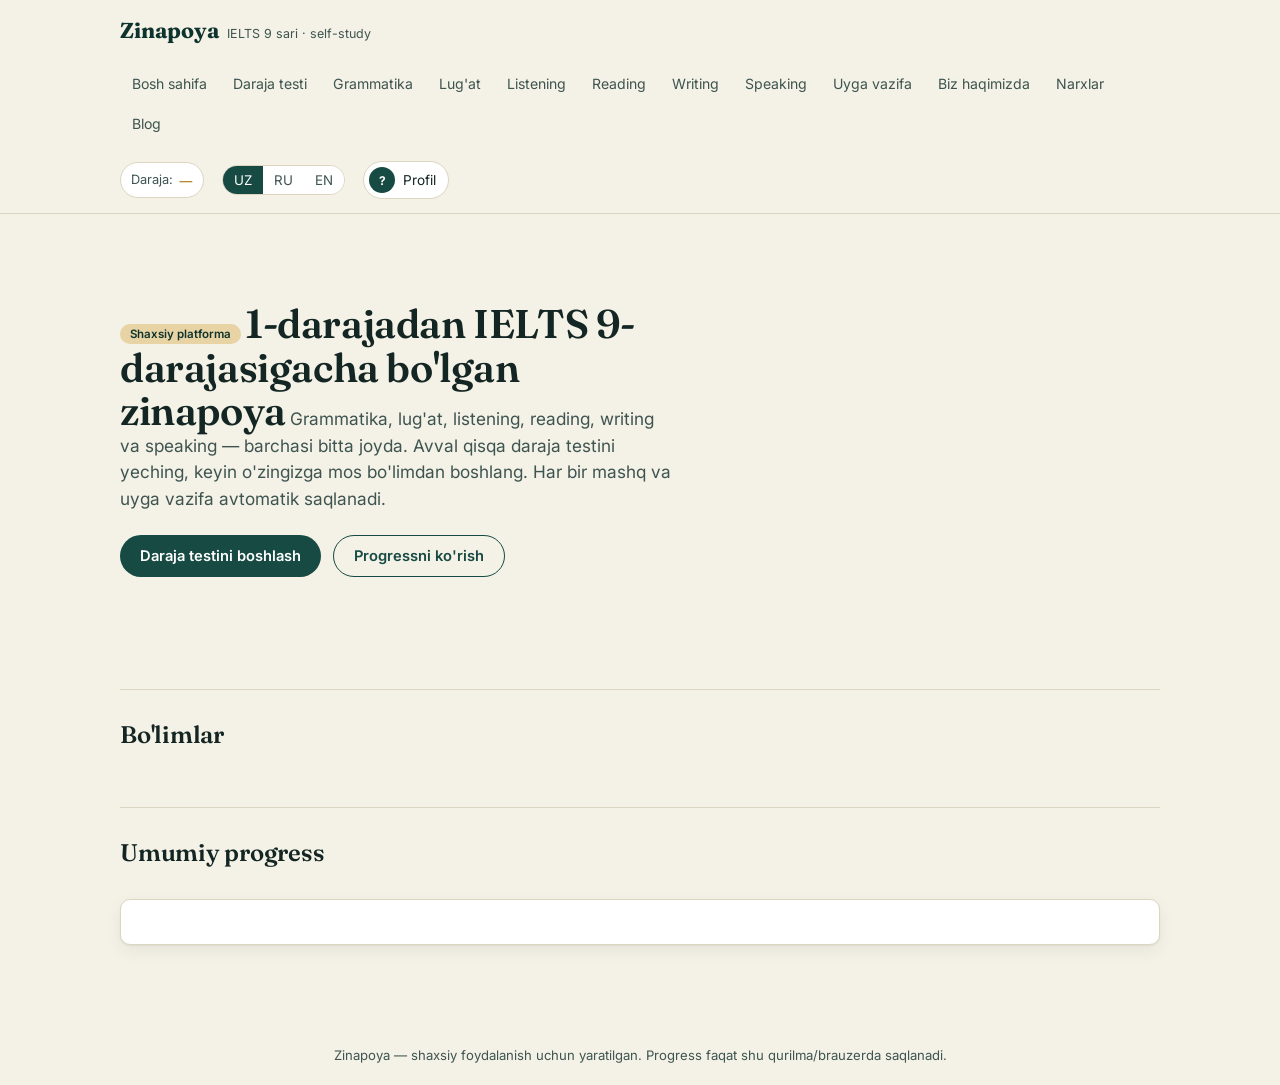
==== commit 845d1087: "Implement onboarding and profile management features Added onboarding overlay for language selection" ====
--- a/index.html
+++ b/index.html
@@ -226,9 +226,88 @@
 [data-lang="ru"] .tag-ru{display:inline;}
 footer{max-width:1080px; margin:0 auto; padding:20px; color:var(--ink-soft); font-size:.82rem; text-align:center;}
 .overflow-x{overflow-x:auto;}
+
+/* ---------- Onboarding (language + profile) ---------- */
+.onboarding-overlay{
+  position:fixed; inset:0; z-index:200; background:rgba(19,38,35,.55);
+  display:flex; align-items:center; justify-content:center; padding:20px;
+  backdrop-filter:blur(2px);
+}
+.onboarding-card{
+  background:var(--bg-2); border-radius:var(--radius-m); padding:32px; max-width:420px; width:100%;
+  box-shadow:0 12px 40px rgba(0,0,0,.25);
+}
+.onboarding-card h2{font-size:1.3rem; margin-bottom:6px;}
+.onboarding-card p.sub{color:var(--ink-soft); font-size:.9rem; margin-bottom:20px;}
+.lang-choice-grid{display:grid; gap:10px;}
+.lang-choice-grid button{
+  display:flex; align-items:center; gap:10px; padding:14px 16px; border:1px solid var(--line);
+  border-radius:var(--radius-m); background:var(--bg-2); font-size:1rem; cursor:pointer; text-align:left;
+  color:var(--ink); transition:border-color .15s;
+}
+.lang-choice-grid button:hover{border-color:var(--teal); background:var(--gold-soft);}
+.ob-field{margin-bottom:14px;}
+.ob-field label{display:block; font-size:.8rem; color:var(--ink-soft); margin-bottom:4px;}
+.ob-field input{
+  width:100%; border:1px solid var(--line); border-radius:var(--radius-s); padding:10px 12px;
+  font-size:.95rem; background:var(--bg-2); color:var(--ink);
+}
+.ob-back{background:none; border:none; color:var(--ink-soft); font-size:.85rem; cursor:pointer; margin-bottom:10px; padding:0;}
+
+/* ---------- Profile badge / view ---------- */
+.profile-badge{
+  display:flex; align-items:center; gap:8px; border:1px solid var(--line); background:var(--bg-2);
+  padding:5px 12px 5px 5px; border-radius:999px; cursor:pointer; font-size:.85rem; color:var(--ink);
+}
+.profile-badge .avatar{
+  width:26px; height:26px; border-radius:50%; background:var(--teal); color:#fff;
+  display:flex; align-items:center; justify-content:center; font-size:.75rem; font-weight:700; flex-shrink:0;
+}
 </style>
 </head>
 <body data-lang="uz">
+
+<div id="onboarding" class="onboarding-overlay" style="display:none;">
+  <div class="onboarding-card">
+    <div id="ob-step-lang">
+      <h2>Tilni tanlang / Выберите язык / Choose language</h2>
+      <p class="sub">Saytdan foydalanish uchun tilni tanlang</p>
+      <div class="lang-choice-grid">
+        <button onclick="obSelectLang('uz')">🇺🇿 O'zbekcha</button>
+        <button onclick="obSelectLang('ru')">🇷🇺 Русский</button>
+        <button onclick="obSelectLang('en')">🇬🇧 English</button>
+      </div>
+    </div>
+    <div id="ob-step-profile" style="display:none;">
+      <button class="ob-back" onclick="obBackToLang()">← <span class="tag-uz">Orqaga</span><span class="tag-en">Back</span><span class="tag-ru">Назад</span></button>
+      <h2><span class="tag-uz">Tanishaylik</span><span class="tag-en">Let's get acquainted</span><span class="tag-ru">Давайте познакомимся</span></h2>
+      <p class="sub tag-uz">Davom etish uchun ma'lumotlaringizni kiriting</p>
+      <p class="sub tag-en">Enter your details to continue</p>
+      <p class="sub tag-ru">Введите свои данные, чтобы продолжить</p>
+      <div class="ob-field">
+        <label><span class="tag-uz">Ism</span><span class="tag-en">First name</span><span class="tag-ru">Имя</span></label>
+        <input type="text" id="ob_firstname">
+      </div>
+      <div class="ob-field">
+        <label><span class="tag-uz">Familiya</span><span class="tag-en">Last name</span><span class="tag-ru">Фамилия</span></label>
+        <input type="text" id="ob_lastname">
+      </div>
+      <div class="ob-field">
+        <label><span class="tag-uz">Telefon raqami</span><span class="tag-en">Phone number</span><span class="tag-ru">Номер телефона</span></label>
+        <input type="tel" id="ob_phone" placeholder="+998 90 123 45 67">
+      </div>
+      <div class="ob-field">
+        <label><span class="tag-uz">Email (ixtiyoriy)</span><span class="tag-en">Email (optional)</span><span class="tag-ru">Email (необязательно)</span></label>
+        <input type="email" id="ob_email">
+      </div>
+      <button class="btn" style="width:100%; justify-content:center;" onclick="obSubmitProfile()">
+        <span class="tag-uz">Boshlash</span><span class="tag-en">Start</span><span class="tag-ru">Начать</span>
+      </button>
+      <p class="mini" id="obMsg" style="color:var(--danger); font-size:.8rem; margin-top:8px;"></p>
+    </div>
+  </div>
+</div>
+
 
 <header class="top">
   <div class="top-inner">
@@ -256,6 +335,10 @@
       <button id="btnRu">RU</button>
       <button id="btnEn">EN</button>
     </div>
+    <button class="profile-badge" id="profileBadge" onclick="openProfileView()">
+      <span class="avatar" id="profileAvatar">?</span>
+      <span id="profileNameShort"><span class="tag-uz">Profil</span><span class="tag-en">Profile</span><span class="tag-ru">Профиль</span></span>
+    </button>
   </div>
 </header>
 
@@ -413,6 +496,37 @@
     </div>
   </section>
 
+  <!-- ===================== PROFILE ===================== -->
+  <section class="view" id="view-profile">
+    <div class="section-title"><div><h2><span class="tag-uz">Profil</span><span class="tag-en">Profile</span><span class="tag-ru">Профиль</span></h2></div></div>
+    <div class="card">
+      <div class="ob-field">
+        <label><span class="tag-uz">Ism</span><span class="tag-en">First name</span><span class="tag-ru">Имя</span></label>
+        <input type="text" id="pf_firstname">
+      </div>
+      <div class="ob-field">
+        <label><span class="tag-uz">Familiya</span><span class="tag-en">Last name</span><span class="tag-ru">Фамилия</span></label>
+        <input type="text" id="pf_lastname">
+      </div>
+      <div class="ob-field">
+        <label><span class="tag-uz">Telefon raqami</span><span class="tag-en">Phone number</span><span class="tag-ru">Номер телефона</span></label>
+        <input type="tel" id="pf_phone">
+      </div>
+      <div class="ob-field">
+        <label><span class="tag-uz">Email</span><span class="tag-en">Email</span><span class="tag-ru">Email</span></label>
+        <input type="email" id="pf_email">
+      </div>
+      <button class="btn" onclick="saveProfileEdits()"><span class="tag-uz">Saqlash</span><span class="tag-en">Save</span><span class="tag-ru">Сохранить</span></button>
+      <span class="mini" id="pfSavedMsg" style="margin-left:10px; font-size:.82rem; color:var(--ok);"></span>
+    </div>
+    <div class="card" style="margin-top:16px;">
+      <p class="muted tag-uz">Boshqa raqam/hisob bilan kirmoqchi bo'lsangiz, quyidagi tugmani bosing — bu profil ma'lumotlaringizni shu brauzerdan o'chiradi (mashg'ulot progressiga tegmaydi).</p>
+      <p class="muted tag-en">If you want to sign in with a different number/account, use the button below — this removes your profile data from this browser (doesn't affect your exercise progress).</p>
+      <p class="muted tag-ru">Если хотите войти с другим номером/аккаунтом, нажмите кнопку ниже — это удалит данные профиля из этого браузера (на прогресс упражнений не влияет).</p>
+      <button class="btn ghost" onclick="clearProfile()"><span class="tag-uz">Profildan chiqish</span><span class="tag-en">Sign out of profile</span><span class="tag-ru">Выйти из профиля</span></button>
+    </div>
+  </section>
+
 </main>
 
 <footer>
@@ -464,6 +578,88 @@
 document.getElementById('btnUz').onclick=()=>setLang('uz');
 document.getElementById('btnRu').onclick=()=>setLang('ru');
 document.getElementById('btnEn').onclick=()=>setLang('en');
+
+/* ============================================================
+   PROFILE (name, surname, phone) + ONBOARDING (language + profile)
+   ============================================================ */
+const PROFILE_KEY = 'zinapoya_profile_v1';
+function loadProfile(){
+  try{ const raw = localStorage.getItem(PROFILE_KEY); return raw ? JSON.parse(raw) : null; }catch(e){ return null; }
+}
+function saveProfile(p){ try{ localStorage.setItem(PROFILE_KEY, JSON.stringify(p)); }catch(e){} }
+
+function obSelectLang(l){
+  setLang(l);
+  document.getElementById('ob-step-lang').style.display='none';
+  document.getElementById('ob-step-profile').style.display='block';
+}
+function obBackToLang(){
+  document.getElementById('ob-step-profile').style.display='none';
+  document.getElementById('ob-step-lang').style.display='block';
+}
+function obSubmitProfile(){
+  const firstName = document.getElementById('ob_firstname').value.trim();
+  const lastName = document.getElementById('ob_lastname').value.trim();
+  const phone = document.getElementById('ob_phone').value.trim();
+  const email = document.getElementById('ob_email').value.trim();
+  if(!firstName || !phone){
+    document.getElementById('obMsg').textContent = L3("Iltimos, ism va telefon raqamingizni kiriting.","Пожалуйста, введите имя и номер телефона.","Please enter your name and phone number.");
+    return;
+  }
+  const profile = {firstName, lastName, phone, email, lang:state.lang, createdAt:new Date().toISOString()};
+  saveProfile(profile);
+  document.getElementById('onboarding').style.display='none';
+  renderProfileBadge();
+}
+function checkOnboarding(){
+  const p = loadProfile();
+  if(p){
+    document.getElementById('onboarding').style.display='none';
+    setLang(p.lang || state.lang);
+    renderProfileBadge();
+  }else{
+    document.getElementById('onboarding').style.display='flex';
+  }
+}
+function renderProfileBadge(){
+  const p = loadProfile();
+  const avatarEl = document.getElementById('profileAvatar');
+  const nameEl = document.getElementById('profileNameShort');
+  if(p && p.firstName){
+    avatarEl.textContent = (p.firstName[0]||'').toUpperCase() + (p.lastName? p.lastName[0].toUpperCase() : '');
+    nameEl.textContent = p.firstName + (p.lastName? ' '+p.lastName : '');
+  }else{
+    avatarEl.textContent = '?';
+    nameEl.innerHTML = '<span class="tag-uz">Profil</span><span class="tag-en">Profile</span><span class="tag-ru">Профиль</span>';
+  }
+}
+function openProfileView(){
+  const p = loadProfile() || {};
+  document.getElementById('pf_firstname').value = p.firstName || '';
+  document.getElementById('pf_lastname').value = p.lastName || '';
+  document.getElementById('pf_phone').value = p.phone || '';
+  document.getElementById('pf_email').value = p.email || '';
+  goto('profile');
+}
+function saveProfileEdits(){
+  const p = loadProfile() || {};
+  p.firstName = document.getElementById('pf_firstname').value.trim();
+  p.lastName = document.getElementById('pf_lastname').value.trim();
+  p.phone = document.getElementById('pf_phone').value.trim();
+  p.email = document.getElementById('pf_email').value.trim();
+  p.lang = state.lang;
+  saveProfile(p);
+  renderProfileBadge();
+  document.getElementById('pfSavedMsg').textContent = L3('✓ Saqlandi','✓ Сохранено','✓ Saved');
+  setTimeout(()=>{ document.getElementById('pfSavedMsg').textContent=''; }, 2000);
+}
+function clearProfile(){
+  const msg = L3("Profil ma'lumotlaringiz shu brauzerdan o'chiriladi. Davom etasizmi?","Данные вашего профиля будут удалены из этого браузера. Продолжить?","Your profile data will be removed from this browser. Continue?");
+  if(confirm(msg)){
+    localStorage.removeItem(PROFILE_KEY);
+    location.reload();
+  }
+}
 
 function resetAll(){
   const msg = L3("Barcha progress o'chiriladi. Davom etasizmi?", "Весь прогресс будет удалён. Продолжить?", "This will erase all progress. Continue?");
@@ -496,6 +692,8 @@
 
 /* ============================================================
    LEVEL TEST DATA (20 questions, progressive difficulty)
+   Each question has a "band" weight; scoring maps to an
+   approximate overall band 1-9.
    ============================================================ */
 const testQuestions = [
  {q:"She ___ to the market every morning.",opts:["go","goes","going","gone"],a:1,band:2},
@@ -523,11 +721,13 @@
 function renderTest(){
   const area = document.getElementById('testArea');
   if(testIdx >= testQuestions.length){
+    // score
     let maxBandReached = 1;
     let correctCount = 0;
     testAnswers.forEach((ans,i)=>{
       if(ans === testQuestions[i].a){ correctCount++; if(testQuestions[i].band > maxBandReached) maxBandReached = testQuestions[i].band; }
     });
+    // approximate band: based on correct count out of 20, scaled 1-9, nudged by hardest correct
     let scoreBand = Math.max(1, Math.round((correctCount/testQuestions.length)*9));
     let finalBand = Math.round((scoreBand + Math.min(maxBandReached,9))/2);
     finalBand = Math.min(9, Math.max(1, finalBand));
@@ -756,7 +956,7 @@
 }
 
 /* ============================================================
-   LISTENING
+   LISTENING (uses browser speechSynthesis — no external audio)
    ============================================================ */
 const listeningItems = [
  {id:'l1', level:'A2-B1', title_uz:"Kundalik tartib", title_en:"Daily routine", title_ru:"Распорядок дня",
@@ -1001,6 +1201,7 @@
   state.hwChecklist[id] = !state.hwChecklist[id];
   saveState(); renderHwChecklist(); renderHome();
 }
+// mixed test: pull 10 questions across grammar + vocab + reading style
 const hwMixed = [
  {q:"She ___ in London since 2015.",opts:["lives","has lived","lived","is living"],a:1},
  {q:"If I ___ you, I would apologise.",opts:["am","was","were","be"],a:2},
@@ -1106,6 +1307,7 @@
 renderHwChecklist();
 renderHwTest();
 renderHome();
+checkOnboarding();
 </script>
 </body>
 </html>
